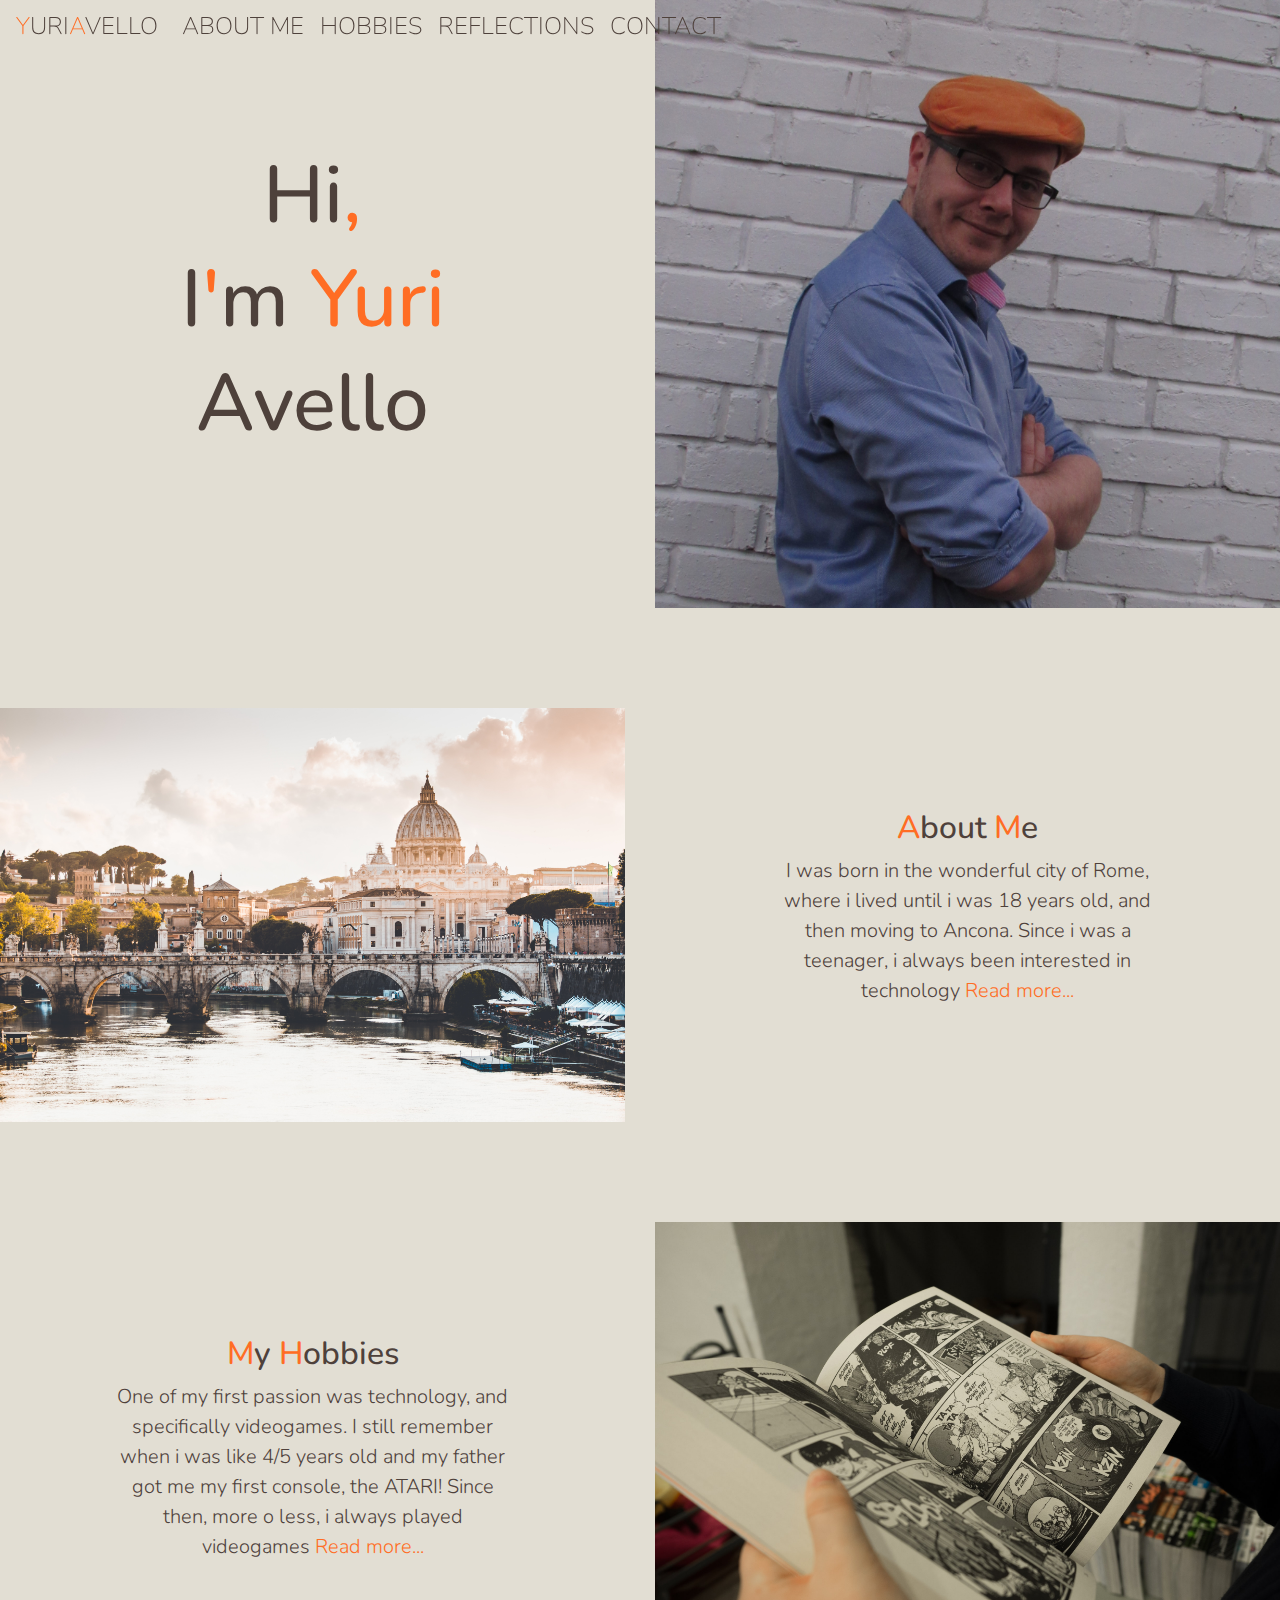
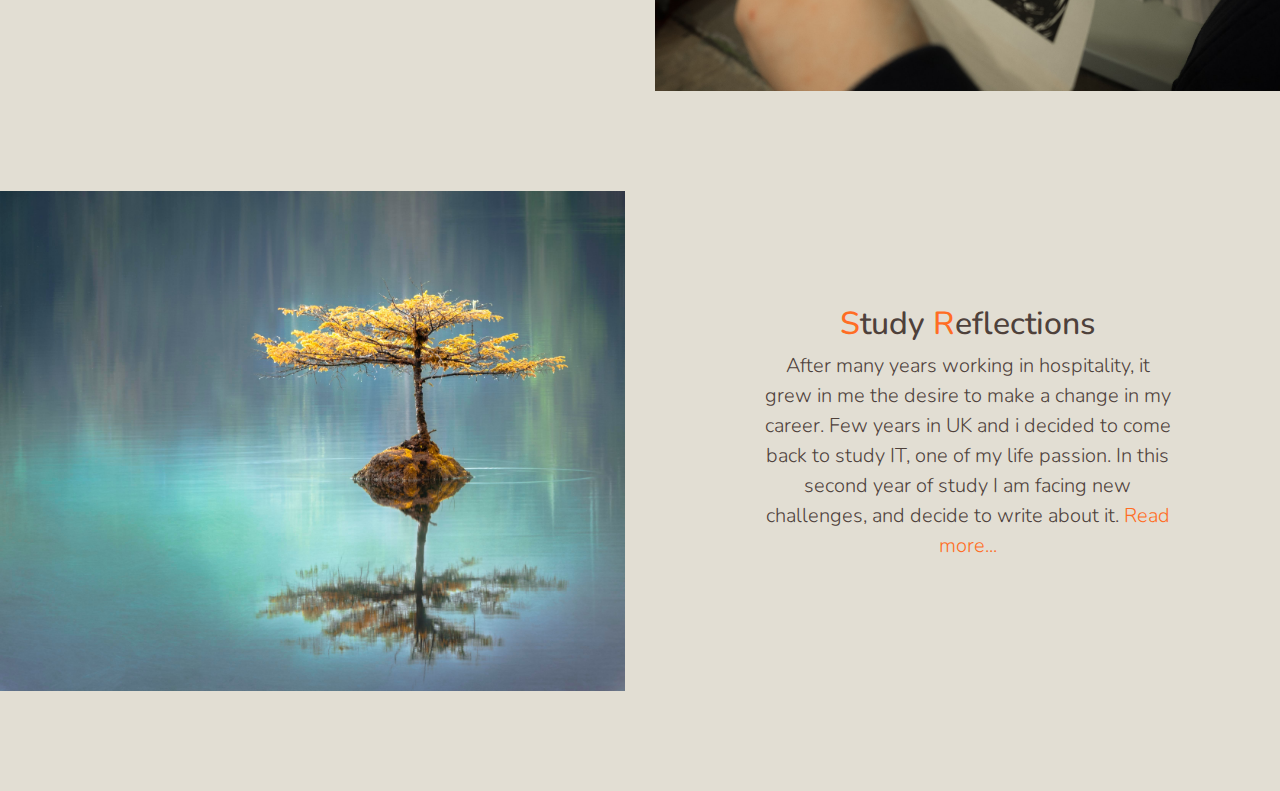
==== index.html @ 9d74366b "Add files via upload" ====
<!DOCTYPE html>
<html lang="en">
  <head>
    <!-- Required meta tags -->
    <meta charset="utf-8" />
    <!-- <meta name="viewport" content="width=device-width, initial-scale=1, shrink-to-fit=no" /> -->
    <!-- Bootstrap CSS -->
    <link rel="stylesheet" href="https://stackpath.bootstrapcdn.com/bootstrap/4.4.1/css/bootstrap.min.css" integrity="sha384-Vkoo8x4CGsO3+Hhxv8T/Q5PaXtkKtu6ug5TOeNV6gBiFeWPGFN9MuhOf23Q9Ifjh" crossorigin="anonymous" />
    <link rel="stylesheet" href="css/mystyle.css" />
    <link href="https://fonts.googleapis.com/css?family=Nunito:200,300,400,700" rel="stylesheet" />
    <title>Home</title>
  </head>
  <body>
    <nav id="mainNavbar" class="navbar navbar-dark navbar-expand-lg py-0 fixed-top">
      <a href="index.html" class="navbar-brand"><span>Y</span>URI<span>A</span>VELLO</a>
      <button class="navbar-toggler" data-toggle="collapse" data-target="#navLinks" aria-label="Toggle navigation">
        <span class="navbar-toggler-icon"></span>
      </button>
      <div class="collapse navbar-collapse" id="navLinks">
        <ul class="navbar-nav">
          <li class="nav-item">
            <a href="aboutme.html" class="nav-link">ABOUT ME</a>
          </li>
          <li class="nav-item">
            <a href="myhobbies.html" class="nav-link">HOBBIES</a>
          </li>
          <li class="nav-item">
            <a href="reflections.html" class="nav-link">REFLECTIONS</a>
          </li>
          <li class="nav-item ">
            <a href="contact.html" class="nav-link">CONTACT</a>
          </li>
        </ul>
      </div>
    </nav>

    <section class="container-flex px-0">
      <div class="row align-items-center">
        <div class="col-lg-6 text-center d-none d-lg-inline" id="headerGroup">
          <h1>Hi<span>,</span></h1>
          <h1>I<span>'</span>m <span>Yuri</span></h1>
          <h1>Avello</h1>
        </div>
        <div class="col-lg-6">
          <img src="img/me.JPG" alt="" class="img-fluid" />
        </div>
      </div>
    </section>

    <section class="container-flex px-0">
      <div class="row align-items-center content">
        <div class="col-md-6 order-2 order-md-1">
          <img src="img/rome.jpg" alt="" class="img-fluid" />
        </div>
        <div class="col-md-6 text-center order-1 order-md-2">
          <div class="row justify-content-center">
            <div class="col-10 col-lg-8 mb-5 mb-md-0 blurb">
              <h2><span>A</span>bout <span>M</span>e</h2>
              <p class="lead">I was born in the wonderful city of Rome, where i lived until i was 18 years old, and then moving to Ancona. Since i was a teenager, i always been interested in technology<a href="aboutme.html"> Read more...</a></p>
            </div>
          </div>
        </div>
      </div>

      <div class="row align-items-center content">
        <div class="col-md-6 text-center">
          <div class="row justify-content-center">
            <div class="col-10 col-lg-8 mb-5 mb-md-0 blurb">
              <h2><span>M</span>y <span>H</span>obbies</h2>
              <p class="lead">One of my first passion was technology, and specifically videogames. I still remember when i was like 4/5 years old and my father got me my first console, the ATARI! Since then, more o less, i always played videogames<a href="myhobbies.html"> Read more...</a></p>
            </div>
          </div>
        </div>
        <div class="col-md-6">
          <img src="img/hobby.jpg" alt="" class="img-fluid" />
        </div>
      </div>

      <div class="row align-items-center content">
        <div class="col-md-6 order-2 order-md-1">
          <img src="img/reflection.jpg" alt="" class="img-fluid" />
        </div>
        <div class="col-md-6 text-center order-1 order-md-2">
          <div class="row justify-content-center">
            <div class="col-10 col-lg-8 mb-5 mb-md-0 blurb">
              <h2><span>S</span>tudy <span>R</span>eflections</h2>
              <p class="lead">
                After many years working in hospitality, it grew in me the desire to make a change in my career. Few years in UK and i decided to come back to study IT, one of my life passion. In this second year of study I am facing new challenges, and decide to write about it.<a
                  href="reflections.html"
                >
                  Read more...</a
                >
              </p>
            </div>
          </div>
        </div>
      </div>
    </section>

    <!-- Optional JavaScript -->
    <!-- jQuery first, then Popper.js, then Bootstrap JS -->
    <script src="https://code.jquery.com/jquery-3.4.1.slim.min.js" integrity="sha384-J6qa4849blE2+poT4WnyKhv5vZF5SrPo0iEjwBvKU7imGFAV0wwj1yYfoRSJoZ+n" crossorigin="anonymous"></script>
    <script src="https://cdn.jsdelivr.net/npm/popper.js@1.16.0/dist/umd/popper.min.js" integrity="sha384-Q6E9RHvbIyZFJoft+2mJbHaEWldlvI9IOYy5n3zV9zzTtmI3UksdQRVvoxMfooAo" crossorigin="anonymous"></script>
    <script src="https://stackpath.bootstrapcdn.com/bootstrap/4.4.1/js/bootstrap.min.js" integrity="sha384-wfSDF2E50Y2D1uUdj0O3uMBJnjuUD4Ih7YwaYd1iqfktj0Uod8GCExl3Og8ifwB6" crossorigin="anonymous"></script>
    <script>
      $(function() {
        $(document).scroll(function() {
          var $nav = $("#mainNavbar");
          $nav.toggleClass("scrolled", $(this).scrollTop() > $nav.height());
        });
      });
    </script>
  </body>
</html>
---- css/mystyle.css ----
body {
  background: #e2ded3;
  font-family: "Nunito", sans-serif;
}

#mainNavbar {
  font-size: 1.5rem;
  font-weight: 100;
}

#mainNavbar .navbar-brand {
  color: #4e413b;
  font-size: 1.5rem;
}
#mainNavbar .nav-link {
  color: #4e413b;
}

#mainNavbar .nav-link:hover {
  color: #ff6d24;
}

.navbar span {
  color: #ff6d24;
}

#headerGroup h1 {
  color: #4e413b;
  font-size: 5rem;
}

#headerGroup h1 span {
  color: #ff6d24;
}

.blurb {
  color: #4e413b;
}

.blurb h2 span {
  color: #ff6d24;
}

.blurb p a {
  color: #ff6d24;
}

.content {
  margin-top: 100px;
  margin-bottom: 100px;
}

.scrolled {
  background: #b3a47c;
  transition: background 500ms;
}

#box {
  color: #ff6d24;
  border: 10px solid #4e413b;
}

#box h2 {
  margin-top: 30px;
}

#box span {
  color: #4e413b;
}

#box p {
  color: #4e413b;
  border-bottom: 3px solid #ff6d24;
  padding-bottom: 10px;
}

#title {
  color: #4e413b;
}
#title span {
  color: #ff6d24;
}

#heading {
  background: #4e413b;
}

.btn-danger {
  color: #4e413b;
  background: #ff6d24;
}

.btn-danger:hover,
.btn-danger:active {
  background: #e2ded3;
  color: #ff6d24;
}
.btn-danger.focus,
.btn-danger:focus {
  border-color: #ff6d24;
  box-shadow: 0 0 0 0.2rem rgba(225, 83, 97, 0.5);
}
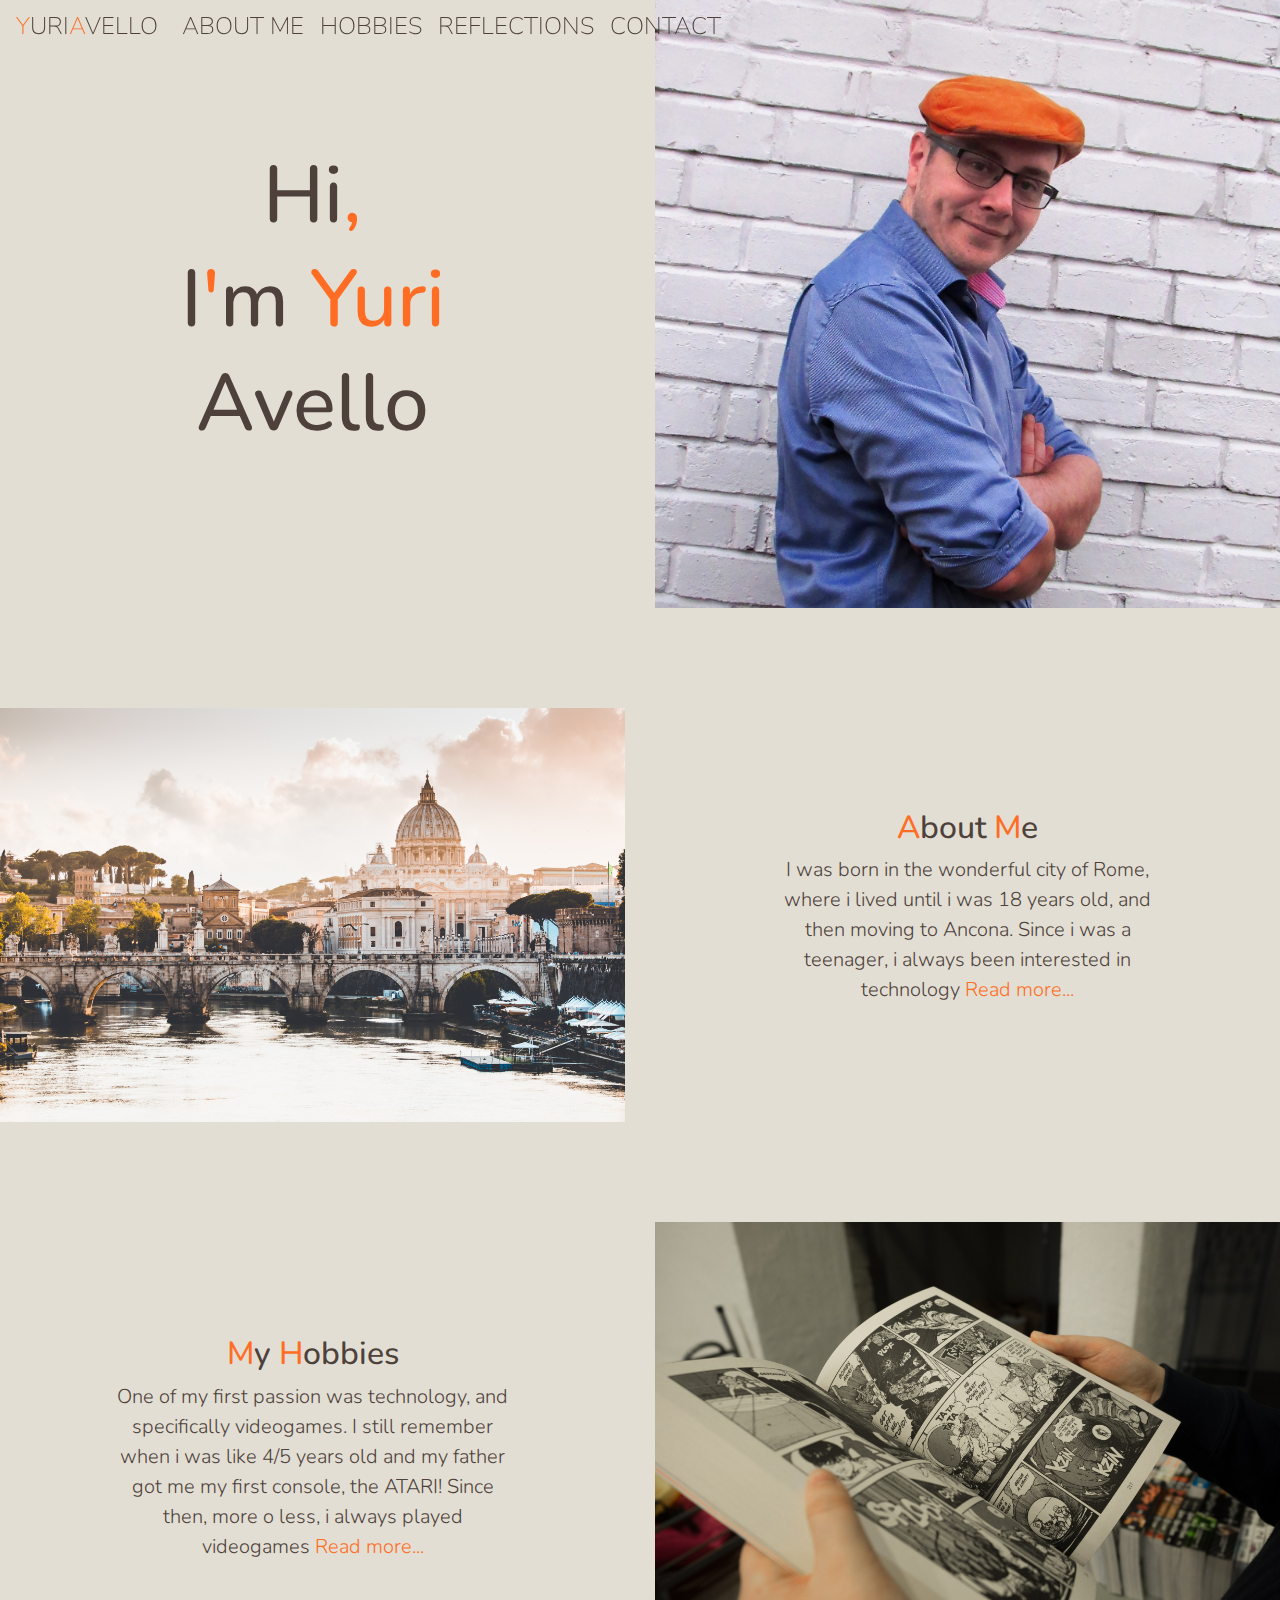
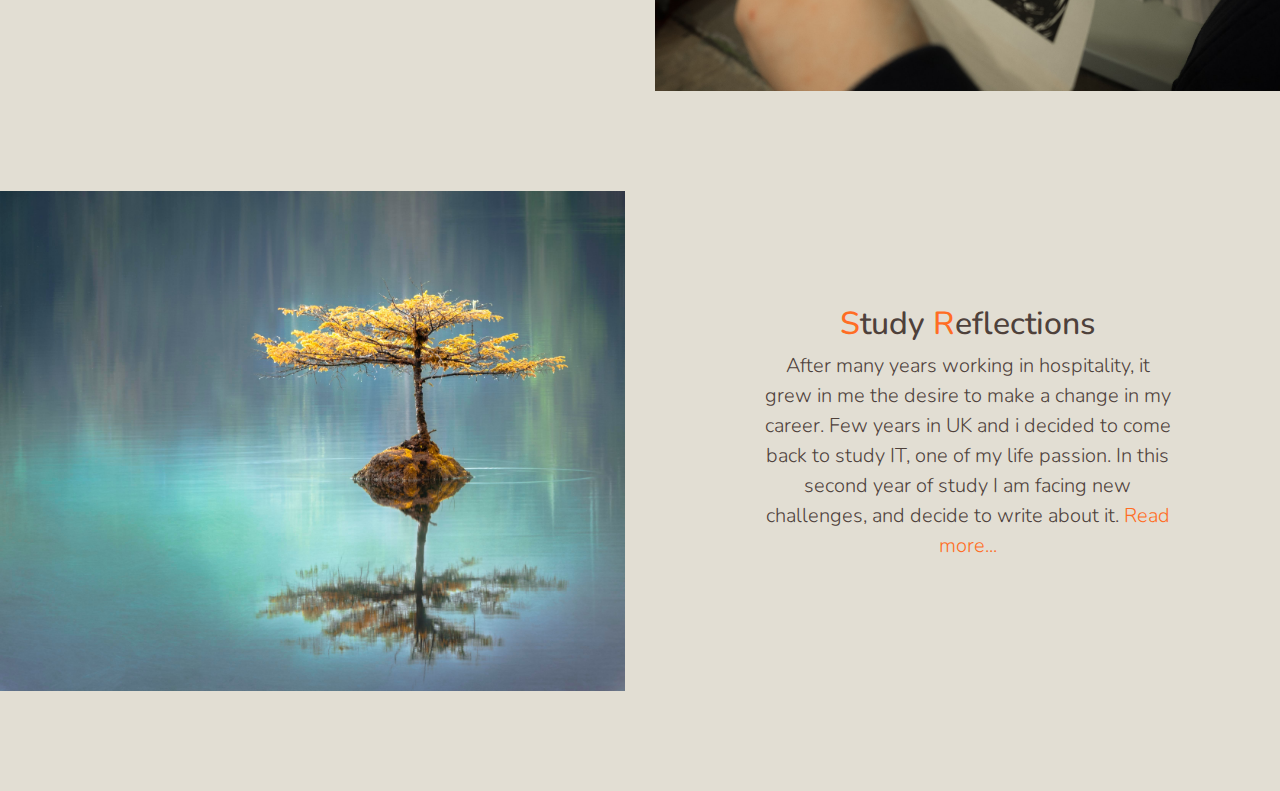
==== commit 5fb55465: "Update index.html" ====
--- a/index.html
+++ b/index.html
@@ -42,7 +42,7 @@
           <h1>Avello</h1>
         </div>
         <div class="col-lg-6">
-          <img src="img/me.JPG" alt="" class="img-fluid" />
+          <img src="img/me.jpeg" alt="" class="img-fluid" />
         </div>
       </div>
     </section>
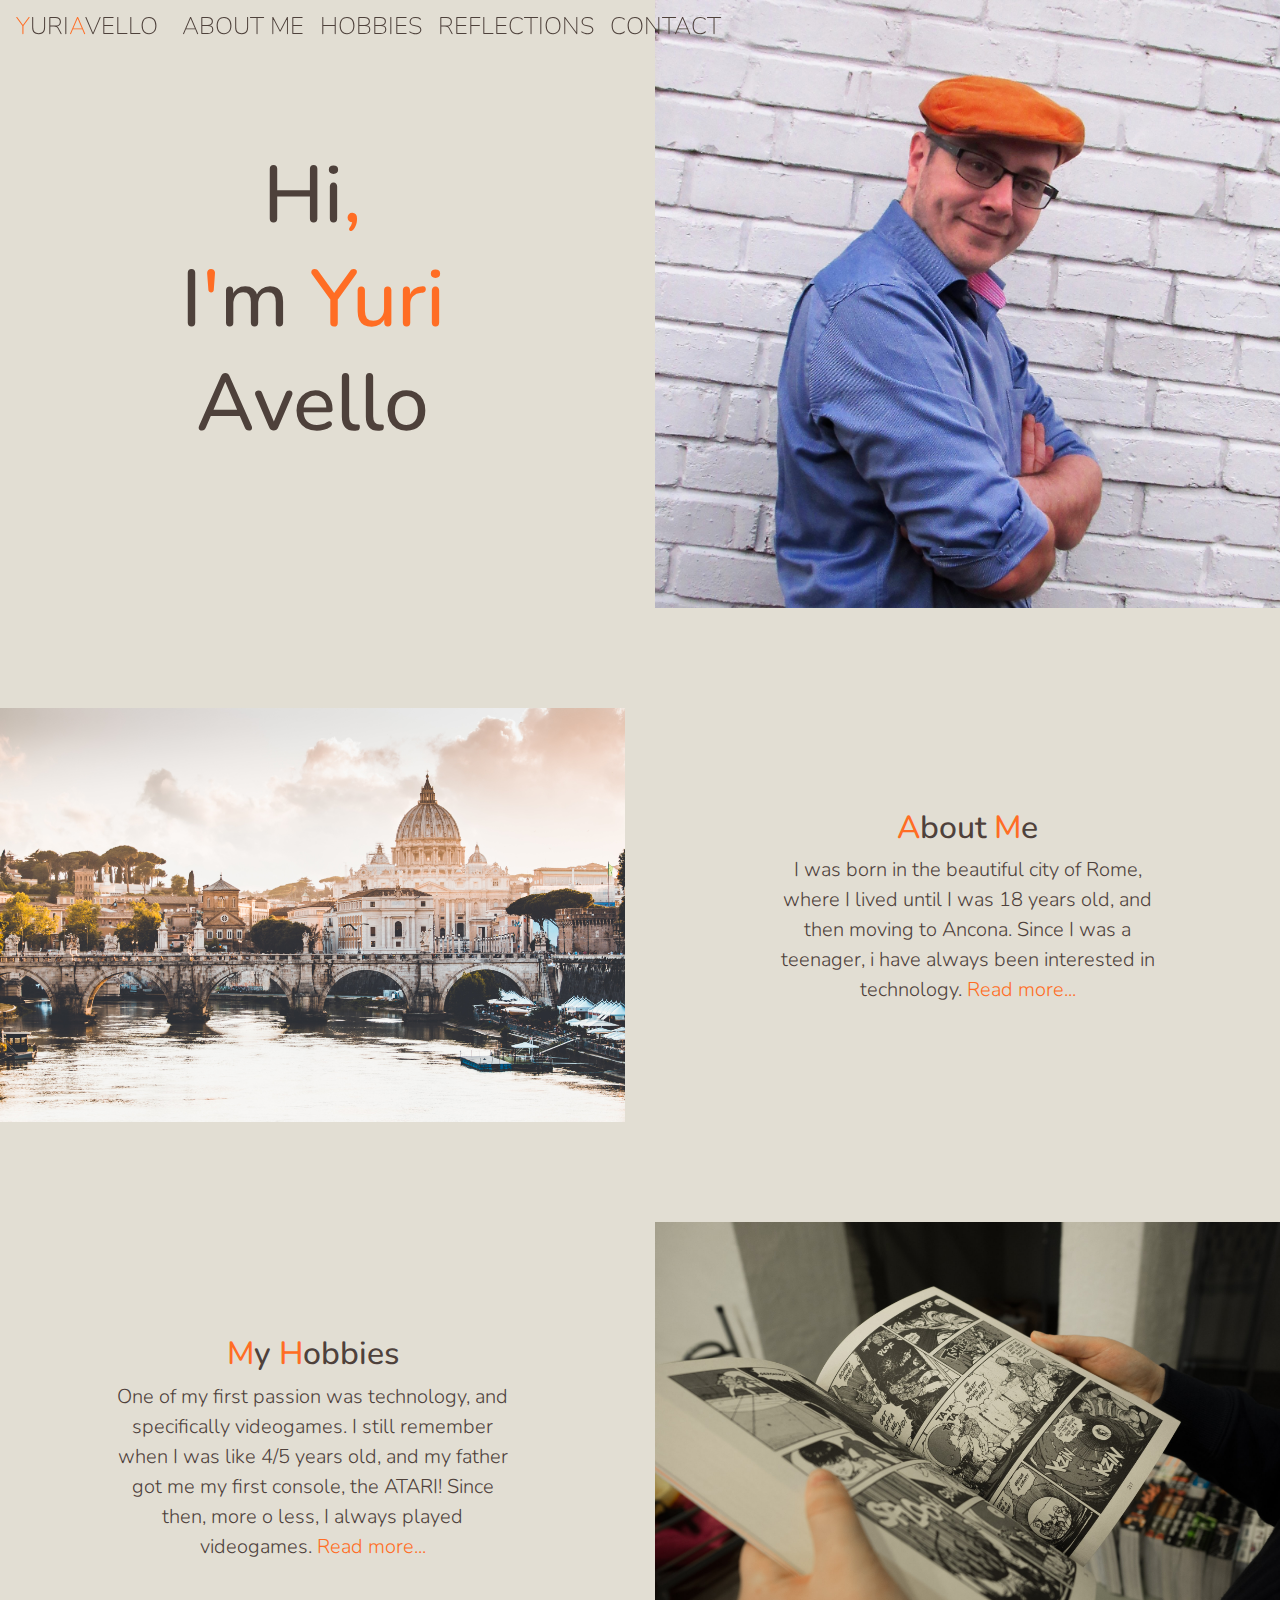
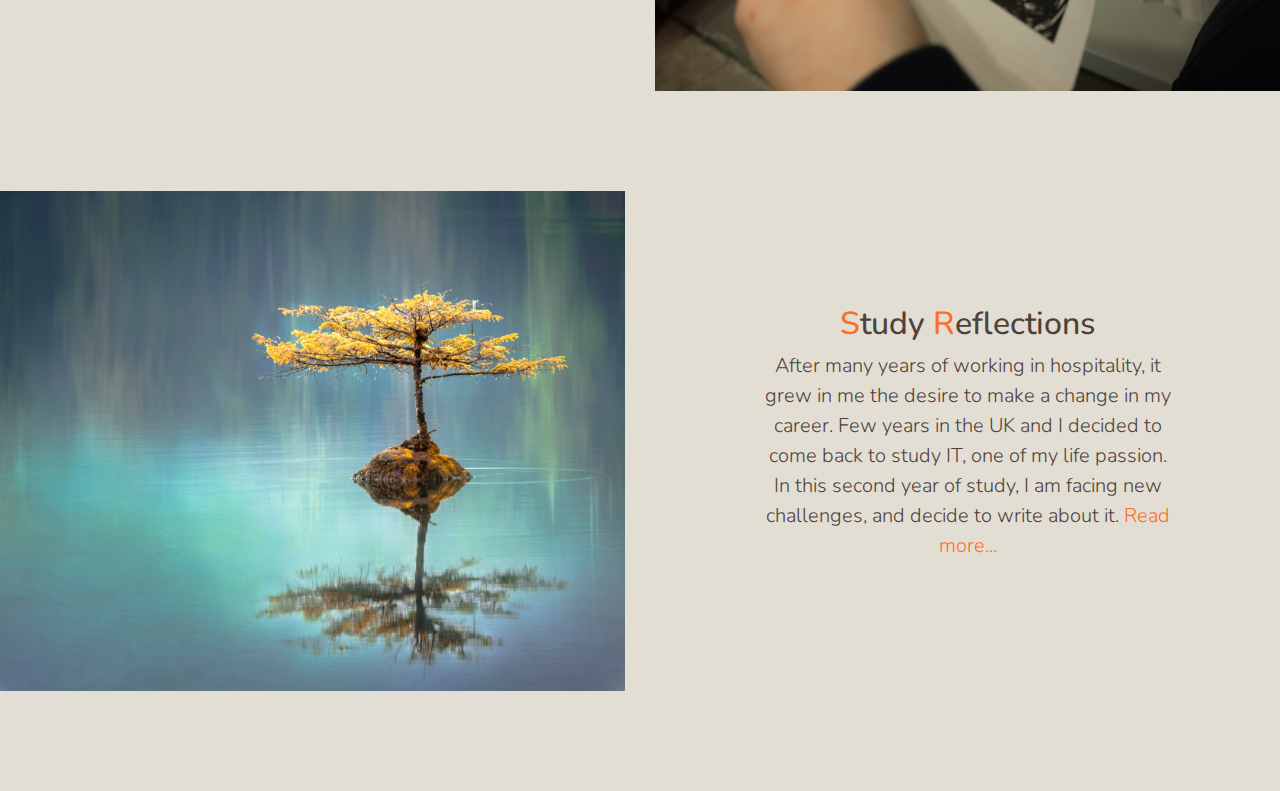
==== commit 97c7c080: "Add files via upload" ====
--- a/index.html
+++ b/index.html
@@ -56,7 +56,7 @@
           <div class="row justify-content-center">
             <div class="col-10 col-lg-8 mb-5 mb-md-0 blurb">
               <h2><span>A</span>bout <span>M</span>e</h2>
-              <p class="lead">I was born in the wonderful city of Rome, where i lived until i was 18 years old, and then moving to Ancona. Since i was a teenager, i always been interested in technology<a href="aboutme.html"> Read more...</a></p>
+              <p class="lead">I was born in the beautiful city of Rome, where I lived until I was 18 years old, and then moving to Ancona. Since I was a teenager, i have always been interested in technology. <a href="aboutme.html"> Read more...</a></p>
             </div>
           </div>
         </div>
@@ -67,7 +67,7 @@
           <div class="row justify-content-center">
             <div class="col-10 col-lg-8 mb-5 mb-md-0 blurb">
               <h2><span>M</span>y <span>H</span>obbies</h2>
-              <p class="lead">One of my first passion was technology, and specifically videogames. I still remember when i was like 4/5 years old and my father got me my first console, the ATARI! Since then, more o less, i always played videogames<a href="myhobbies.html"> Read more...</a></p>
+              <p class="lead">One of my first passion was technology, and specifically videogames. I still remember when I was like 4/5 years old, and my father got me my first console, the ATARI! Since then, more o less, I always played videogames.<a href="myhobbies.html"> Read more...</a></p>
             </div>
           </div>
         </div>
@@ -85,7 +85,7 @@
             <div class="col-10 col-lg-8 mb-5 mb-md-0 blurb">
               <h2><span>S</span>tudy <span>R</span>eflections</h2>
               <p class="lead">
-                After many years working in hospitality, it grew in me the desire to make a change in my career. Few years in UK and i decided to come back to study IT, one of my life passion. In this second year of study I am facing new challenges, and decide to write about it.<a
+                After many years of working in hospitality, it grew in me the desire to make a change in my career. Few years in the UK and I decided to come back to study IT, one of my life passion. In this second year of study, I am facing new challenges, and decide to write about it.<a
                   href="reflections.html"
                 >
                   Read more...</a
